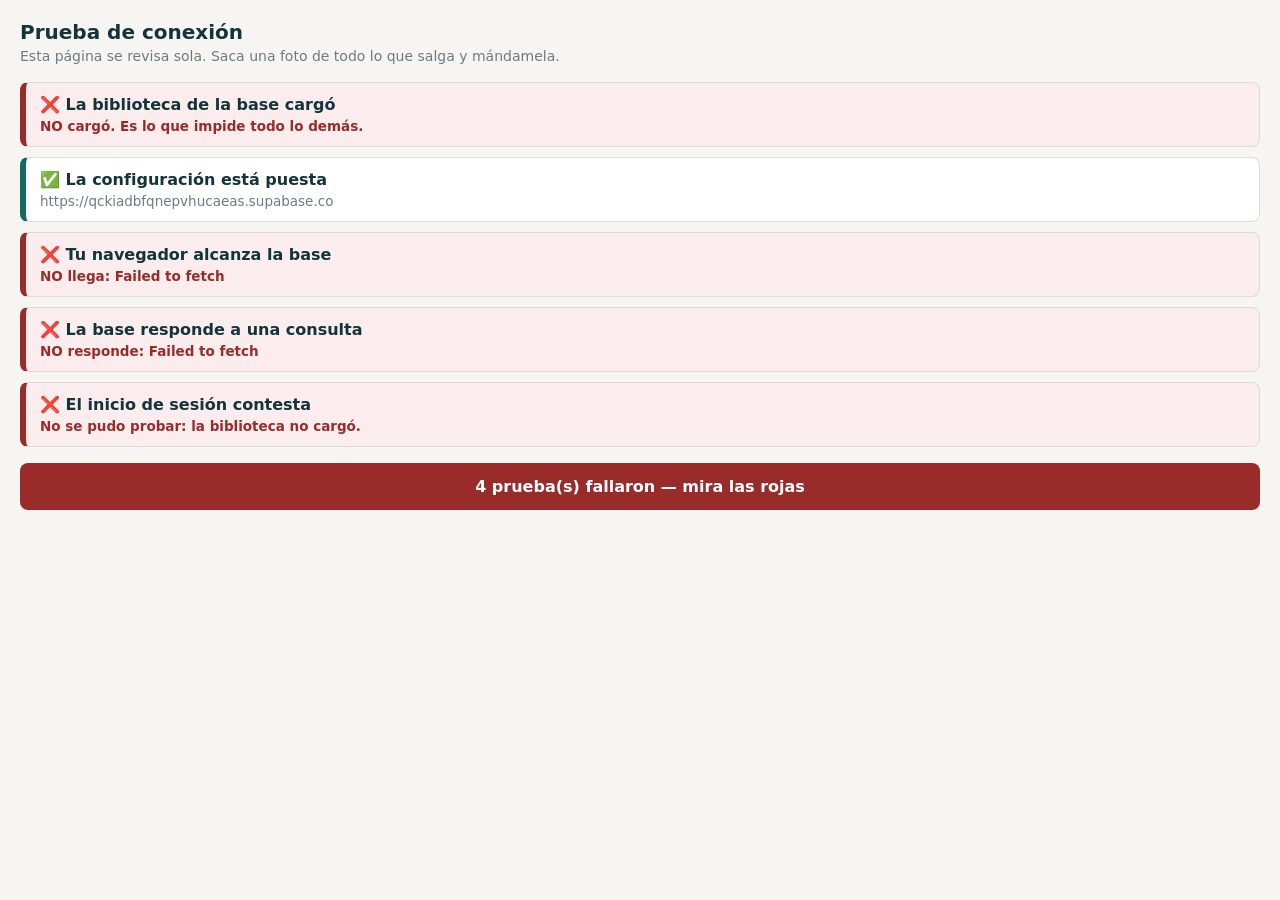
==== prueba.html @ e8e0ef23 "Una pagina que se diagnostica sola Se publicaron cuatro versiones persiguiendo un fallo a ciegas, pi" ====
<!doctype html>
<html lang="es">
<head>
<meta charset="utf-8">
<meta name="viewport" content="width=device-width, initial-scale=1">
<title>Prueba de conexión</title>
<!--
  POR QUE EXISTE ESTA PAGINA. 08-10-2026.

  Pedro no podia entrar y yo publique cuatro versiones persiguiendolo a ciegas,
  pidiendole a el que me describiera sintomas. Eso es convertir al dueño en mi
  depurador, y encima es lento: cada hipotesis costaba una ronda completa.

  Esta pagina se diagnostica sola. Prueba una cosa a la vez, en orden, y muestra
  en grande donde se rompe. UNA foto de esto me dice mas que diez mensajes.

  Cada prueba tiene su propio tope de tiempo: lo que no contesta en 15 segundos
  cuenta como fallo. Un diagnostico que se cuelga no sirve de nada — seria el
  mismo problema que vine a diagnosticar.
-->
<style>
  body { font-family: system-ui, -apple-system, sans-serif; margin:0; padding:20px;
         background:#f7f5f1; color:#13343b; font-size:16px; }
  h1 { font-size:20px; margin:0 0 4px; }
  .sub { color:#6b7c82; font-size:14px; margin:0 0 18px; }
  .p { background:#fff; border:1px solid #dfdcd5; border-left-width:6px; border-radius:8px;
       padding:12px 14px; margin-bottom:10px; }
  .p.ok   { border-left-color:#0f6b63; }
  .p.mal  { border-left-color:#9a2b2b; background:#fbeced; }
  .p.espera { border-left-color:#c9c4b8; opacity:.6; }
  .t { font-weight:700; display:flex; gap:8px; align-items:center; }
  .d { color:#6b7c82; font-size:13.5px; margin-top:4px; word-break:break-word; }
  .mal .d { color:#9a2b2b; font-weight:600; }
  .fin { margin-top:16px; padding:14px; border-radius:8px; font-weight:700; text-align:center; }
  .fin.ok  { background:#0f6b63; color:#fff; }
  .fin.mal { background:#9a2b2b; color:#fff; }
</style>
</head>
<body>

<h1>Prueba de conexión</h1>
<p class="sub">Esta página se revisa sola. Saca una foto de todo lo que salga y mándamela.</p>

<div id="lista"></div>
<div id="fin"></div>

<script src="supabase.js?v=8"></script>
<script src="config.js?v=8"></script>
<script>
(function () {
  var lista = document.getElementById('lista');
  var pasos = [];

  function paso(titulo) {
    var d = document.createElement('div');
    d.className = 'p espera';
    d.innerHTML = '<div class="t">⏳ ' + titulo + '</div><div class="d"></div>';
    lista.appendChild(d);
    pasos.push(d);
    return {
      ok:  function (txt) { d.className = 'p ok';  d.querySelector('.t').textContent = '✅ ' + titulo;
                            d.querySelector('.d').textContent = txt || ''; return true; },
      mal: function (txt) { d.className = 'p mal'; d.querySelector('.t').textContent = '❌ ' + titulo;
                            d.querySelector('.d').textContent = txt || ''; return false; },
    };
  }

  // Un tope por prueba: lo que no contesta en 15 segundos es un fallo.
  function conTope(p, ms) {
    return Promise.race([p, new Promise(function (_, r) {
      setTimeout(function () { r(new Error('no contestó en ' + (ms/1000) + ' segundos')); }, ms);
    })]);
  }

  var reloj = function () { return (window.performance && performance.now()) || Date.now(); };

  function correr() {
    var malas = 0;
    var p1 = paso('La biblioteca de la base cargó');
    if (typeof window.supabase === 'undefined' || !window.supabase.createClient) {
      p1.mal('NO cargó. Es lo que impide todo lo demás.'); malas++;
    } else { p1.ok('Sí, está disponible.'); }

    var p2 = paso('La configuración está puesta');
    var cfg = window.CONFIG || {};
    if (!cfg.SUPABASE_URL || cfg.SUPABASE_URL === 'PENDIENTE') {
      p2.mal('Falta la dirección del proyecto.'); malas++;
    } else { p2.ok(cfg.SUPABASE_URL); }

    var p3 = paso('Tu navegador alcanza la base');
    var t0 = reloj();
    conTope(fetch(cfg.SUPABASE_URL + '/auth/v1/health', { headers: { apikey: cfg.SUPABASE_ANON } }), 15000)
      .then(function (r) {
        p3.ok('Respondió ' + r.status + ' en ' + Math.round(reloj() - t0) + ' milisegundos.');
      })
      .catch(function (e) { malas++; p3.mal('NO llega: ' + e.message); })
      .then(function () {
        var p4 = paso('La base responde a una consulta');
        var t1 = reloj();
        return conTope(fetch(cfg.SUPABASE_URL + '/rest/v1/empresas?select=id&limit=1',
                             { headers: { apikey: cfg.SUPABASE_ANON } }), 15000)
          .then(function (r) { p4.ok('Respondió ' + r.status + ' en ' + Math.round(reloj() - t1) + ' ms.'); })
          .catch(function (e) { malas++; p4.mal('NO responde: ' + e.message); });
      })
      .then(function () {
        var p5 = paso('El inicio de sesión contesta');
        if (typeof window.supabase === 'undefined') return p5.mal('No se pudo probar: la biblioteca no cargó.'), malas++;
        var cli = window.supabase.createClient(cfg.SUPABASE_URL, cfg.SUPABASE_ANON, {
          auth: { lock: function (n, e, fn) { return fn(); } },
        });
        var t2 = reloj();
        // A proposito con una clave que no existe: solo interesa SI CONTESTA.
        return conTope(cli.auth.signInWithPassword({
          email: 'nadie-' + Date.now() + '@ejemplo.cl', password: 'xxxxxxxxxx' }), 15000)
          .then(function (r) {
            p5.ok('Contestó en ' + Math.round(reloj() - t2) + ' ms: '
                  + ((r.error && r.error.message) || 'sin error'));
          })
          .catch(function (e) { malas++; p5.mal('NO contesta: ' + e.message); });
      })
      .then(function () {
        var f = document.getElementById('fin');
        f.className = 'fin ' + (malas ? 'mal' : 'ok');
        f.textContent = malas ? (malas + ' prueba(s) fallaron — mira las rojas')
                              : 'Todo funciona desde este navegador';
      });
  }

  // Si algo revienta antes de empezar, que igual se vea.
  window.addEventListener('error', function (ev) {
    var d = document.createElement('div');
    d.className = 'p mal';
    d.innerHTML = '<div class="t">❌ Error de JavaScript</div><div class="d">'
                + String(ev.message) + '</div>';
    lista.appendChild(d);
  });

  correr();
})();
</script>
</body>
</html>
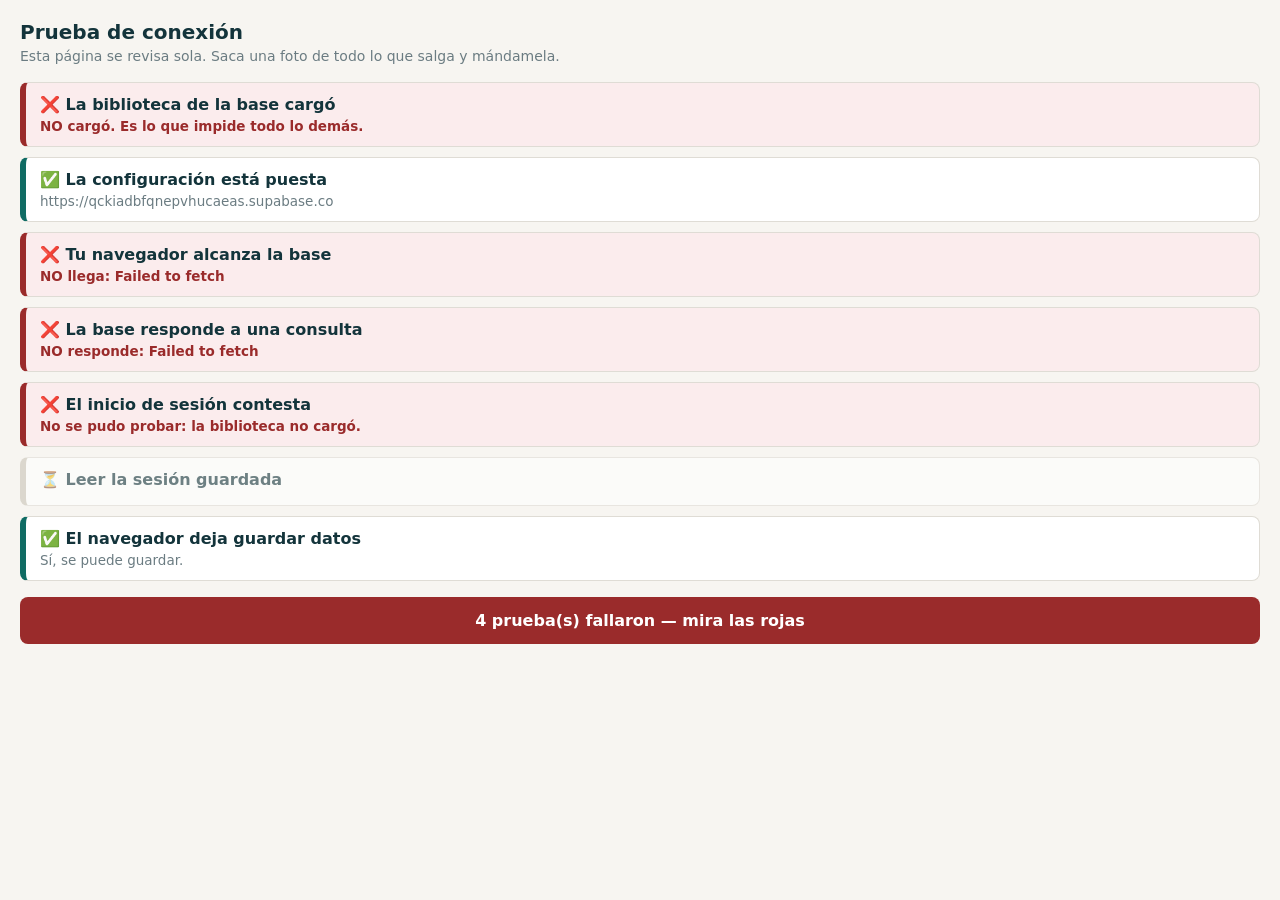
==== commit 5319796c: "La sesion se guarda aunque el navegador no deje Si el navegador tiene bloqueado guardar datos del si" ====
--- a/prueba.html
+++ b/prueba.html
@@ -44,8 +44,8 @@
 <div id="lista"></div>
 <div id="fin"></div>
 
-<script src="supabase.js?v=8"></script>
-<script src="config.js?v=8"></script>
+<script src="supabase.js?v=9"></script>
+<script src="config.js?v=9"></script>
 <script>
 (function () {
   var lista = document.getElementById('lista');
@@ -119,6 +119,27 @@
           .catch(function (e) { malas++; p5.mal('NO contesta: ' + e.message); });
       })
       .then(function () {
+        // Esto es lo unico que la aplicacion hace al arrancar y esta pagina no
+        // hacia. Si la app se cuelga y esta pagina no, la diferencia esta aqui.
+        var p6 = paso('Leer la sesión guardada');
+        if (typeof window.supabase === 'undefined') return;
+        var cli2 = window.supabase.createClient(cfg.SUPABASE_URL, cfg.SUPABASE_ANON, {
+          auth: { lock: function (n, e, fn) { return fn(); } },
+        });
+        var t3 = reloj();
+        return conTope(cli2.auth.getSession(), 15000)
+          .then(function () { p6.ok('Contestó en ' + Math.round(reloj() - t3) + ' ms.'); })
+          .catch(function (e) { malas++; p6.mal('SE CUELGA: ' + e.message); });
+      })
+      .then(function () {
+        var p7 = paso('El navegador deja guardar datos');
+        try {
+          window.localStorage.setItem('__p', '1');
+          window.localStorage.removeItem('__p');
+          p7.ok('Sí, se puede guardar.');
+        } catch (e) { malas++; p7.mal('BLOQUEADO: ' + e.message); }
+      })
+      .then(function () {
         var f = document.getElementById('fin');
         f.className = 'fin ' + (malas ? 'mal' : 'ok');
         f.textContent = malas ? (malas + ' prueba(s) fallaron — mira las rojas')
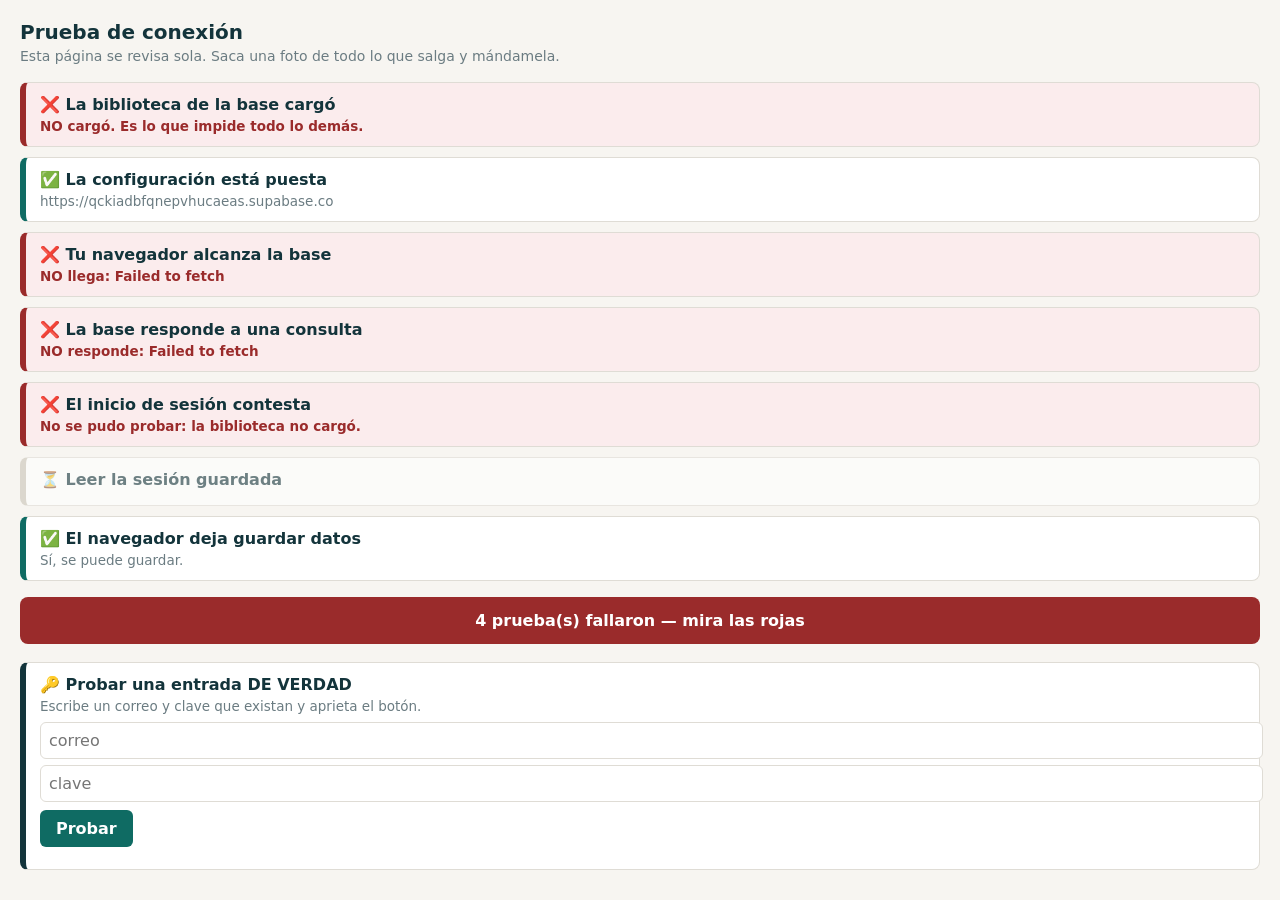
==== commit 65596dc3: "La prueba que faltaba: una entrada que SI funciona Las anteriores usan una clave invalida, y eso sol" ====
--- a/prueba.html
+++ b/prueba.html
@@ -44,8 +44,26 @@
 <div id="lista"></div>
 <div id="fin"></div>
 
-<script src="supabase.js?v=9"></script>
-<script src="config.js?v=9"></script>
+<!-- La prueba que faltaba. Las anteriores entran con una clave INVALIDA, y eso
+     solo demuestra que el servidor contesta. En un login que SI funciona la
+     biblioteca hace ademas otras cosas —guardar la sesion, arrancar el refresco
+     automatico, avisar a quien escuche—, y es ahi donde la app se cuelga.
+     Las credenciales se escriben aqui y no viajan a ninguna parte: este
+     repositorio es publico y no va a guardar la clave de nadie. -->
+<div class="p" style="border-left-color:#13343b; margin-top:18px">
+  <div class="t">🔑 Probar una entrada DE VERDAD</div>
+  <div class="d">Escribe un correo y clave que existan y aprieta el botón.</div>
+  <input id="u" placeholder="correo" style="width:100%;margin-top:8px;padding:8px;
+    border:1px solid #dfdcd5;border-radius:6px;font:inherit">
+  <input id="c" placeholder="clave" type="password" style="width:100%;margin-top:6px;padding:8px;
+    border:1px solid #dfdcd5;border-radius:6px;font:inherit">
+  <button id="b" style="margin-top:8px;padding:9px 16px;border:0;border-radius:6px;
+    background:#0f6b63;color:#fff;font:inherit;font-weight:700;cursor:pointer">Probar</button>
+  <div id="r" style="margin-top:10px;font-weight:700"></div>
+</div>
+
+<script src="supabase.js?v=10"></script>
+<script src="config.js?v=10"></script>
 <script>
 (function () {
   var lista = document.getElementById('lista');
@@ -157,6 +175,26 @@
   });
 
   correr();
+
+  document.getElementById('b').addEventListener('click', function () {
+    var r = document.getElementById('r');
+    var cfg = window.CONFIG || {};
+    r.style.color = '#6b7c82'; r.textContent = 'Probando…';
+    var cli = window.supabase.createClient(cfg.SUPABASE_URL, cfg.SUPABASE_ANON, {
+      auth: { lock: function (n, e, fn) { return fn(); } },
+    });
+    var t = reloj();
+    conTope(cli.auth.signInWithPassword({
+      email: document.getElementById('u').value.trim(),
+      password: document.getElementById('c').value,
+    }), 20000).then(function (res) {
+      var ms = Math.round(reloj() - t);
+      if (res.error) { r.style.color = '#9a2b2b'; r.textContent = '❌ ' + ms + ' ms · ' + res.error.message; }
+      else { r.style.color = '#0f6b63'; r.textContent = '✅ ENTRÓ en ' + ms + ' ms'; }
+    }).catch(function (e) {
+      r.style.color = '#9a2b2b'; r.textContent = '❌ SE COLGÓ · ' + e.message;
+    });
+  });
 })();
 </script>
 </body>
